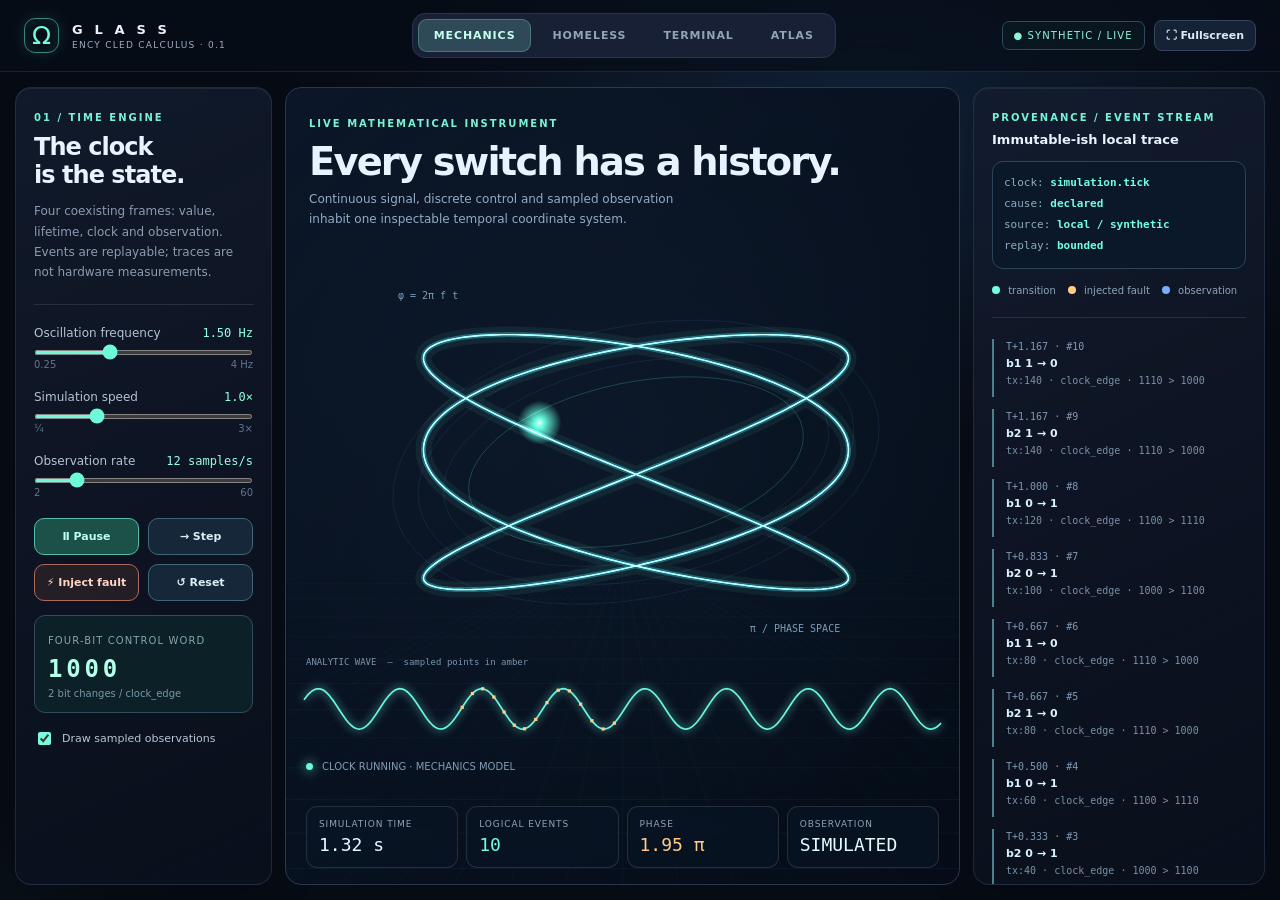
==== apps/clockworld/index.html @ e1a38f82 "experience: publish immersive full-screen Clockworld instrument" ====
<!doctype html>
<html lang="en">
<head>
<meta charset="utf-8"><meta name="viewport" content="width=device-width,initial-scale=1,viewport-fit=cover">
<meta name="theme-color" content="#090f1c"><title>GLASS Ω — Clockworld</title>
<style>
:root{color-scheme:dark;--bg:#070b14;--panel:#0d1423;--line:#27354b;--text:#e8f3ff;--muted:#8c9bb0;--teal:#71ffe2;--blue:#79adff;--amber:#ffcb87;--pink:#ffa6cc}*{box-sizing:border-box}body{margin:0;background:var(--bg);color:var(--text);font-family:Inter,ui-sans-serif,system-ui,-apple-system,Segoe UI,sans-serif}button,input,textarea{font:inherit}button{cursor:pointer}button:focus-visible,input:focus-visible,textarea:focus-visible{outline:2px solid var(--teal);outline-offset:3px}#app{height:100dvh;min-height:690px;display:flex;flex-direction:column;overflow:hidden;background:radial-gradient(ellipse 65% 55% at 68% 15%,#17305099,transparent 65%),radial-gradient(ellipse 50% 55% at -10% 120%,#10392e55,transparent 62%),#070b14}.top{height:72px;flex-shrink:0;display:flex;justify-content:space-between;align-items:center;border-bottom:1px solid #ffffff17;padding:0 24px;gap:12px;background:#070d17b3;backdrop-filter:blur(14px)}.brand{display:flex;align-items:center;gap:13px;min-width:222px}.emblem{width:35px;height:35px;border:1px solid #71ffe27f;border-radius:11px;display:grid;place-items:center;color:var(--teal);font-size:25px;box-shadow:inset 0 0 16px #71ffe21b,0 0 15px #71ffe221}.brand strong{display:block;font-size:13px;letter-spacing:.28em;font-weight:700}.brand small{display:block;font-size:9px;letter-spacing:.14em;color:#9eaec0;margin-top:3px}.tabs{display:flex;align-items:center;gap:5px;padding:5px;background:#172035;border:1px solid #26364e;border-radius:13px}.tab{border:0;background:none;color:#93a3b7;padding:10px 16px;border-radius:9px;font-size:11px;letter-spacing:.08em;font-weight:700}.tab.active{color:#c7ffef;background:#304958;box-shadow:inset 0 0 0 1px #88ffdb45}.actions{display:flex;align-items:center;gap:9px}.chip{padding:8px 11px;border-radius:7px;border:1px solid #2b4960;color:#8ff5d9;font-size:10px;letter-spacing:.11em;background:#183b352b;white-space:nowrap}.tinybtn{border:1px solid #35455e;background:#152236;color:#dde9f8;padding:8px 11px;border-radius:8px;font-size:11px;font-weight:650}.tinybtn:hover{background:#263951}.main{display:grid;grid-template-columns:257px minmax(0,1fr) 292px;gap:13px;padding:15px;min-height:0;flex:1}.panel{border:1px solid #34455b7a;border-radius:16px;background:linear-gradient(155deg,#131c2ee0,#0a101dcb);box-shadow:inset 0 1px 0 #ffffff10,0 10px 44px #0003;min-height:0}.left,.right{overflow:auto;padding:18px;scrollbar-width:thin;scrollbar-color:#3a5363 transparent}.eyebrow{font-size:10px;font-weight:700;color:#77f3d5;letter-spacing:.2em;text-transform:uppercase}.title{font-size:24px;font-weight:650;letter-spacing:-.04em;line-height:1.17;margin:8px 0}.desc{font-size:12px;color:var(--muted);line-height:1.7}.divider{height:1px;background:#ffffff1a;margin:21px 0}.control{margin:20px 0}.controlhead{display:flex;align-items:baseline;justify-content:space-between;gap:6px}.controlhead label{color:#b4c2d5;font-size:12px}.controlhead strong{font:12px ui-monospace,SFMono-Regular,Consolas,monospace;color:#95ffe2}input[type=range]{width:100%;margin:10px 0 0;accent-color:#6ef9da;height:5px}.rangefoot{display:flex;justify-content:space-between;color:#61768e;font-size:10px}.buttons{display:grid;grid-template-columns:1fr 1fr;gap:9px}.action{background:#152738;border:1px solid #426679;color:#d7eff7;border-radius:10px;padding:11px 8px;font-weight:650;font-size:11px}.action.primary{background:#1c5149;border-color:#55bda8;color:#bffff0}.action.warn{border-color:#ae695d;color:#ffd4c5;background:#56382f50}.action:hover{filter:brightness(1.2)}.readout{border:1px solid #314c5a;border-radius:11px;padding:13px;background:#0b2027;margin-top:14px}.readout small{color:#84a6b1;font-size:10px;letter-spacing:.11em}.readout strong{display:block;font-size:24px;font-family:ui-monospace,monospace;letter-spacing:.16em;color:#b3ffe9;margin-top:7px}.readout span{display:block;color:#7998a6;font-size:10px;margin-top:5px}.canvasbox{position:relative;min-width:0;overflow:hidden;background:radial-gradient(circle at 48% 44%,#14263a55,transparent 75%),linear-gradient(135deg,#0b1628,#050c17);border:1px solid #27384f;border-radius:16px;min-height:0}.canvasbox canvas{position:absolute;inset:0;display:block;width:100%;height:100%}.stagehead{position:absolute;left:23px;top:24px;right:23px;pointer-events:none}.stagehead h1{font-weight:550;letter-spacing:-.047em;font-size:clamp(25px,3vw,42px);margin:8px 0 2px}.stagehead p{font-size:12px;color:#94abc5;line-height:1.65;max-width:490px;margin:6px 0}.metrics{position:absolute;display:flex;gap:8px;left:20px;right:20px;bottom:16px;flex-wrap:wrap;pointer-events:none}.metric{flex:1;min-width:95px;border:1px solid #ffffff1e;border-radius:11px;padding:12px;background:#091526ac;backdrop-filter:blur(9px)}.metric small{display:block;color:#91a4b6;font-size:9px;letter-spacing:.1em}.metric b{display:block;font:500 18px ui-monospace,monospace;color:#e4fbff;margin-top:5px}.metric:nth-child(2) b{color:var(--teal)}.metric:nth-child(3) b{color:var(--amber)}.footerrow{position:absolute;left:20px;bottom:112px;display:flex;gap:9px;align-items:center;color:#7f9cb5;font-size:10px}.dot{width:7px;height:7px;border-radius:50%;background:#6afad7;box-shadow:0 0 12px #6afad7}.right h3{font-size:13px;font-weight:650;margin:7px 0 14px}.event{border-left:2px solid #4a8090;padding:2px 0 11px 12px;margin:12px 0;min-width:0}.event.fault{border-left-color:var(--amber)}.event .time{font:10px ui-monospace,monospace;color:#7f99b4}.event strong{display:block;font-size:11px;margin:5px 0;color:#d9f2ff}.event p{margin:4px 0 0;color:#7890a6;font:10px ui-monospace,monospace;word-break:break-word}.schemaplate{border:1px solid #2c445a;border-radius:11px;background:#0a1829;padding:11px;margin-bottom:16px;color:#90abc1;font:11px ui-monospace,monospace;line-height:1.9}.schemaplate strong{color:var(--teal)}.legend{display:flex;gap:12px;font-size:10px;color:#8ca5ba;flex-wrap:wrap;margin-top:10px}.legend i{display:inline-block;width:8px;height:8px;border-radius:50%;background:var(--teal);margin-right:5px}.legend i.w{background:var(--amber)}.legend i.b{background:var(--blue)}.only{display:none}.only.active{display:block}.subheader{font-size:14px;font-weight:650;margin:0 0 11px}.populationgrid{display:grid;grid-template-columns:repeat(2,minmax(0,1fr));gap:9px;margin:19px 0}.popstat{padding:11px;border:1px solid #30465c;background:#101f30;border-radius:11px}.popstat b{font:700 23px ui-monospace,monospace;color:#e4f5ff;display:block}.popstat small{color:#93aabe;font-size:10px}.notes{color:#8fa6b8;font-size:11px;line-height:1.8}.radio{display:block;margin:12px 0;padding:12px;border:1px solid #395069;border-radius:10px;color:#a9c3d5;font-size:11px;cursor:pointer}.radio:has(input:checked){border-color:#72f2cf;background:#16362d87;color:#d8fff1}.radio input{accent-color:var(--teal);margin-right:7px}.mono{font-family:ui-monospace,SFMono-Regular,Consolas,monospace}.terminal{position:absolute;top:150px;left:22px;right:22px;bottom:112px;display:flex;flex-direction:column;border:1px solid #396070;border-radius:12px;background:#070f1ac9;backdrop-filter:blur(10px);padding:15px;min-height:140px}.terminal pre{white-space:pre-wrap;overflow:auto;min-height:0;flex:1;color:#9fd4e1;font:11px/1.8 ui-monospace,monospace;margin:0}.terminalbar{display:flex;gap:8px;border-top:1px solid #2c4558;padding-top:9px}.terminalbar input{flex:1;min-width:0;background:#07111e;border:1px solid #304f5f;border-radius:7px;padding:10px;color:#dcffee;font:11px ui-monospace,monospace}.terminalbar button{background:#24574f;border:1px solid #54a996;color:#bbfff0;border-radius:7px;padding:0 12px;font-size:11px}.equation{font:15px ui-monospace,monospace;color:#d2eafa;background:#0b1929;border:1px solid #2c455e;border-radius:10px;padding:15px;margin:15px 0;overflow:auto;white-space:pre}.notice{margin-top:16px;border:1px solid #79624466;padding:12px;border-radius:10px;color:#cdb88d;font-size:11px;line-height:1.7;background:#4b301022}.screen{display:none;position:absolute;inset:0}.screen.active{display:block}.switchrow{display:flex;align-items:center;gap:8px;margin-top:16px;font-size:11px;color:#b5c6d5}.switchrow input{accent-color:#7bfbdc}.screen .atlasarea{position:absolute;top:160px;left:24px;right:24px;bottom:110px;overflow-y:auto}.tilegrid{display:grid;grid-template-columns:repeat(2,minmax(0,1fr));gap:11px}.tile{background:#0e2033c9;border:1px solid #30546a;border-radius:13px;padding:16px}.tile h3{font-size:13px;margin:0 0 8px;color:#a9ffec}.tile p{font-size:11px;color:#a9bed0;line-height:1.7;margin:0}.tile code{font-size:12px;color:#ffd49c}.mininote{color:#7d92a7;font-size:10px;margin-top:6px}.mobile-label{display:none}@media(max-width:1120px){.main{grid-template-columns:215px minmax(0,1fr) 230px;padding:10px;gap:9px}.left,.right{padding:14px}.tab{padding:10px}.brand{min-width:auto}}@media(max-width:820px){#app{min-height:0}.top{height:63px;padding:0 12px;gap:6px;flex-wrap:wrap}.brand strong{font-size:11px}.brand small{font-size:8px}.brand{gap:6px}.emblem{width:31px;height:31px}.tabs{order:3;width:100%;justify-content:space-between;padding:3px;border-radius:8px}.tab{flex:1;padding:8px 2px;font-size:9px}.top{height:105px}.actions .chip{display:none}.main{grid-template-columns:1fr;grid-template-rows:minmax(300px,1fr) auto;gap:8px;padding:8px;overflow:auto}.canvasbox{min-height:430px;grid-row:1}.left{grid-row:2;max-height:300px;overflow:auto}.right{display:none}.stagehead{top:18px;left:17px}.stagehead h1{font-size:25px}.stagehead p{font-size:10px;max-width:350px}.metrics{left:12px;right:12px;bottom:11px;gap:5px}.metric{padding:8px;min-width:65px}.metric b{font-size:13px}.metric small{font-size:8px}.footerrow{bottom:84px;left:15px}.terminal{left:12px;right:12px;top:133px;bottom:80px;padding:10px}.terminal pre{font-size:10px}.screen .atlasarea{top:135px;bottom:84px;left:12px;right:12px}.tilegrid{grid-template-columns:1fr}.tinybtn{padding:7px 9px;font-size:10px}.left .divider{margin:13px 0}.left .control{margin:12px 0}}
</style></head>
<body><div id="app">
<header class="top"><div class="brand"><div class="emblem">Ω</div><div><strong>G L A S S</strong><small>ENCY CLED CALCULUS · 0.1</small></div></div>
<nav class="tabs" aria-label="Views"><button class="tab active" data-tab="mechanics">MECHANICS</button><button class="tab" data-tab="world">HOMELESS</button><button class="tab" data-tab="terminal">TERMINAL</button><button class="tab" data-tab="atlas">ATLAS</button></nav>
<div class="actions"><span class="chip">● SYNTHETIC / LIVE</span><button class="tinybtn" id="full">⛶ Fullscreen</button></div></header>
<div class="main"><aside class="panel left">
<div class="only active" data-left="mechanics"><span class="eyebrow">01 / TIME ENGINE</span><h2 class="title">The clock<br>is the state.</h2><p class="desc">Four coexisting frames: value, lifetime, clock and observation. Events are replayable; traces are not hardware measurements.</p><div class="divider"></div>
<div class="control"><div class="controlhead"><label for="freq">Oscillation frequency</label><strong id="freqVal">1.50 Hz</strong></div><input id="freq" type="range" min="0.25" max="4" step="0.25" value="1.5"><div class="rangefoot"><span>0.25</span><span>4 Hz</span></div></div>
<div class="control"><div class="controlhead"><label for="speed">Simulation speed</label><strong id="speedVal">1.0×</strong></div><input id="speed" type="range" min="0.25" max="3" step="0.25" value="1"><div class="rangefoot"><span>¼</span><span>3×</span></div></div>
<div class="control"><div class="controlhead"><label for="sample">Observation rate</label><strong id="sampleVal">12 samples/s</strong></div><input id="sample" type="range" min="2" max="60" step="2" value="12"><div class="rangefoot"><span>2</span><span>60</span></div></div>
<div class="buttons"><button class="action primary" id="pause">Ⅱ Pause</button><button class="action" id="step">→ Step</button><button class="action warn" id="fault">⚡ Inject fault</button><button class="action" id="reset">↺ Reset</button></div>
<div class="readout"><small>FOUR-BIT CONTROL WORD</small><strong id="bits">0000</strong><span id="bitcaption">awaiting first clock edge</span></div><label class="switchrow"><input id="overlay" type="checkbox" checked> Draw sampled observations</label>
</div>
<div class="only" data-left="world"><span class="eyebrow">02 / GAME-THEORETIC WORLD</span><h2 class="title">HOMELESS<br>state lens.</h2><p class="desc">Synthetic people grouped into households. Housing and safety are multi-state transitions, not character attributes.</p>
<div class="populationgrid"><div class="popstat"><b id="popN">—</b><small>synthetic residents</small></div><div class="popstat"><b id="popH">—</b><small>stable housing</small></div><div class="popstat"><b id="popS">—</b><small>temporary shelter</small></div><div class="popstat"><b id="popU">—</b><small>unsheltered</small></div></div><div class="divider"></div>
<p class="subheader">One-turn policy</p><label class="radio"><input type="radio" name="policy" value="housing" checked> Add stable housing capacity</label><label class="radio"><input type="radio" name="policy" value="shelter"> Add temporary shelter</label><label class="radio"><input type="radio" name="policy" value="hold"> Maintain current resources</label>
<div class="buttons"><button class="action primary" id="worldStep">Advance 1 day</button><button class="action" id="worldReset">Reset cohort</button></div><div class="readout"><small>OPPORTUNITY COST / SYNTHETIC UTILITY</small><strong id="opp">0.0</strong><span>Best available score − chosen score</span></div><div class="notice">Fictional population and illustrative utilities. No live city, hospital, homelessness census, or identifiable-person data.</div></div>
<div class="only" data-left="terminal"><span class="eyebrow">03 / LOCAL COMMAND PLANE</span><h2 class="title">Commission<br>without prompts.</h2><p class="desc">A finite automaton parses and admits typed commands. An LLM can propose a command, but cannot bypass the guard.</p><div class="divider"></div><div class="schemaplate">DRAFT → PARSE → TYPECHECK<br>→ ADMIT → EXECUTE<br>→ CHECKPOINT</div><p class="subheader">Try these commands</p><p class="notes mono">PROPOSE FLIP 3<br>ADMIT<br>FREQ 2<br>STEP 4<br>WORLD HOUSING<br>WORLD SHELTER<br>TRACE<br>RESET<br>HELP</p><div class="notice">No external model or remote shell is connected. This console executes only its documented local instruction grammar.</div></div>
<div class="only" data-left="atlas"><span class="eyebrow">04 / MATHEMATICAL ATLAS</span><h2 class="title">Four-Tilde<br>Mechanics.</h2><p class="desc">A new GLASS representation, assembled from event-sourced computation, hybrid systems, discrete calculus and causal clocks.</p><div class="divider"></div><div class="schemaplate"><strong>M̃⁴ = (V, L, K, O)</strong><br>V: Boolean/value state<br>L: lifetime intervals<br>K: clocks and phase<br>O: observations and origin</div><p class="notes">A bit changes because a declared event is applied. Sampling can miss transitions. Continuous waveforms are signals of a model, not the physical trajectory inside a CPU transistor.</p></div>
</aside>
<main class="canvasbox" id="stage" aria-label="Interactive simulated clock field">
<canvas id="canvas" aria-label="Simulated oscillator, register traces, and synthetic city"></canvas>
<div class="screen active" data-screen="mechanics"><div class="stagehead"><span class="eyebrow">LIVE MATHEMATICAL INSTRUMENT</span><h1>Every switch has a history.</h1><p>Continuous signal, discrete control and sampled observation<br>inhabit one inspectable temporal coordinate system.</p></div></div>
<div class="screen" data-screen="world"><div class="stagehead"><span class="eyebrow">SYNTHETIC WORLD · HOUSEHOLDS</span><h1>Housing is a transition.</h1><p>Observe household trajectories, capacity choices and the opportunity cost of the action not taken.</p></div></div>
<div class="screen" data-screen="terminal"><div class="stagehead"><span class="eyebrow">DETERMINISTIC COMMISSION AUTOMATON</span><h1>Code the next transition.</h1><p>A command is a proposal until its syntax, authority and resource bounds are admitted.</p></div><div class="terminal"><pre id="termOut" aria-live="polite">GLASS Ω  /  CLOCKWORLD 0.1
Local finite command plane initialized.
Type HELP for grammar. No LLM or shell attached.

[READY] deterministic worker · simulation-only</pre><form class="terminalbar" id="termForm"><input id="termInput" autocomplete="off" spellcheck="false" placeholder="FLIP 3" aria-label="Finite command input"><button type="submit">Run ↵</button></form></div></div>
<div class="screen" data-screen="atlas"><div class="stagehead"><span class="eyebrow">RESEARCH FRAMEWORK / PROPOSED NOTATION</span><h1>Encycled Calculus.</h1><p>Exact event jumps, continuous phase paths, bounded observers, lifetime intervals.</p></div><div class="atlasarea"><div class="tilegrid"><section class="tile"><h3>01 · Event derivative</h3><p>For a bit step-function, the derivative is a distribution of jumps, not a smooth slope.</p><code>Db = Σ Δbᵢ δ(t − tᵢ)</code></section><section class="tile"><h3>02 · Cycle operator</h3><p>Compare the state after one proposed period. Zero residual means periodic under the declared observable.</p><code>Δ◯x(t) = x(t + T) − x(t)</code></section><section class="tile"><h3>03 · Lifetime integral</h3><p>Charge simulated resource use over the object's alive interval, including sleep and pause policy.</p><code>C = ∫ alive(t) · rate(t) dt</code></section><section class="tile"><h3>04 · Sampling loss</h3><p>Two transitions can occur between observations and become invisible. The event journal preserves them.</p><code>Oₕ(b) = { b(nh) }</code></section><section class="tile"><h3>05 · Multi-clock order</h3><p>Simulation tick, monotonic time and hardware clock domain are distinct; causal order needs a happens-before relation.</p><code>eᵢ ≺ eⱼ  ≠  same timestamp</code></section><section class="tile"><h3>06 · Housing payoff</h3><p>Among feasible policies, quantify the best foregone modeled utility while preserving each household's continuity.</p><code>OC(a) = max U(a′) − U(a)</code></section></div><p class="mininote">Author-defined formal research profiles; mathematical observations do not establish original historical discovery.</p></div></div>
<div class="footerrow"><span class="dot"></span><span id="stageStatus">CLOCK RUNNING · DETERMINISTIC MODEL</span></div>
<div class="metrics"><div class="metric"><small>SIMULATION TIME</small><b id="metricTime">0.00 s</b></div><div class="metric"><small>LOGICAL EVENTS</small><b id="metricEvents">0</b></div><div class="metric"><small>PHASE</small><b id="metricPhase">0.00 π</b></div><div class="metric"><small>OBSERVATION</small><b id="metricObs">SIMULATED</b></div></div></main>
<aside class="panel right"><span class="eyebrow">PROVENANCE / EVENT STREAM</span><h3>Immutable-ish local trace</h3><div class="schemaplate">clock: <strong>simulation.tick</strong><br>cause: <strong>declared</strong><br>source: <strong>local / synthetic</strong><br>replay: <strong>bounded</strong></div><div class="legend"><span><i></i> transition</span><span><i class="w"></i> injected fault</span><span><i class="b"></i> observation</span></div><div class="divider"></div><div id="events"></div></aside>
</div></div>
<script>
(()=>{'use strict';
const $=s=>document.querySelector(s), $$=s=>[...document.querySelectorAll(s)];
const canvas=$('#canvas'),ctx=canvas.getContext('2d');
const model={proposal:null,tab:'mechanics',run:true,freq:1.5,speed:1,sample:12,t:0,last:0,acc:0,word:0,phaseIndex:0,nextEdge:1/6,events:[],samples:[],ticks:0,overlay:true,seq:0,worldDay:0,world:[],opp:0,seed:24681357};
let width=0,height=0,dpr=1,now=0;
const clamp=(v,a,b)=>Math.max(a,Math.min(b,v));
function log(kind,title,detail){model.events.unshift({kind,title,detail,t:model.t,seq:++model.seq});if(model.events.length>400)model.events.pop();if(model.events.length<=15||model.seq%5===0)renderLog()}
function renderLog(){const elem=$('#events');elem.replaceChildren(...model.events.slice(0,19).map(e=>{const d=document.createElement('div');d.className='event'+(e.kind==='fault'?' fault':'');const a=document.createElement('div');a.className='time';a.textContent='T+'+e.t.toFixed(3)+' · #'+e.seq;const b=document.createElement('strong');b.textContent=e.title;const c=document.createElement('p');c.textContent=e.detail;d.append(a,b,c);return d}))}
function binary(v){return (v>>>0).toString(2).padStart(4,'0')}
function setWord(next,cause){next&=15;const prior=model.word;if(prior===next)return;model.word=next;const diff=prior^next,changed=[3,2,1,0].filter(i=>(diff&(1<<i))!==0);for(const bit of changed)log(cause==='injected_fault'?'fault':'transition',`b${bit} ${((prior>>bit)&1)} → ${((next>>bit)&1)}`,`tx:${model.ticks} · ${cause} · ${binary(prior)} > ${binary(next)}`);$('#bits').textContent=binary(next);$('#bitcaption').textContent=`${changed.length} bit change${changed.length!==1?'s':''} / ${cause}`}
function resetMath(){model.t=0;model.acc=0;model.word=0;model.phaseIndex=0;model.nextEdge=1/(model.freq*4);model.events=[];model.samples=[];model.ticks=0;model.seq=0;$('#bits').textContent='0000';$('#bitcaption').textContent='awaiting first clock edge';log('system','Epoch initialized','object:clockworld · lifetime open')}
const words=[0,8,12,14,8];function microstep(dt){model.t+=dt;model.ticks++;let guards=0;while(model.t+1e-10>=model.nextEdge&&guards++<64){model.phaseIndex=model.phaseIndex<4?model.phaseIndex+1:2;setWord(words[model.phaseIndex],'clock_edge');model.nextEdge+=1/(model.freq*4)}if(model.samples.length===0||model.t-model.samples.at(-1).t>=1/model.sample){model.samples.push({t:model.t,y:Math.sin(Math.PI*2*model.freq*model.t)});if(model.samples.length>1000)model.samples.shift()}if(model.t>99999){model.run=false;log('system','Resource limit','Pause: logical time cap reached')}}
function eventStep(){microstep(1/30);updateHUD()}
function updateHUD(){const pi=((model.t*model.freq*2)%2);$('#metricTime').textContent=model.t.toFixed(2)+' s';$('#metricEvents').textContent=String(model.seq);$('#metricPhase').textContent=pi.toFixed(2)+' π';$('#metricObs').textContent=model.tab==='world'?'SYNTHETIC':'SIMULATED';$('#stageStatus').textContent=(model.run?'CLOCK RUNNING':'CLOCK PAUSED')+' · '+model.tab.toUpperCase()+' MODEL'}
function rng(){model.seed=(Math.imul(model.seed,1664525)+1013904223)>>>0;return model.seed/4294967296}
function spawnWorld(){model.seed=24681357;model.world=[];model.worldDay=0;model.opp=0;let id=0;for(let hh=0;hh<68;hh++){const size=1+Math.floor(rng()*4),home=rng()<.69?'housed':rng()<.65?'sheltered':'unsheltered',adultAge=20+Math.floor(rng()*50);for(let j=0;j<size;j++){const age=j===0?adultAge:(rng()<.54?4+Math.floor(rng()*14):19+Math.floor(rng()*45));model.world.push({id:++id,hh,age,state:home,x:rng(),y:rng()})}}worldHUD()}
function worldHUD(){const d={housed:0,sheltered:0,unsheltered:0};for(const p of model.world)d[p.state]++;$('#popN').textContent=model.world.length;$('#popH').textContent=d.housed;$('#popS').textContent=d.sheltered;$('#popU').textContent=d.unsheltered;$('#opp').textContent=model.opp.toFixed(1)}
function worldStep(policy){model.worldDay++;const hhmap=new Map();for(const p of model.world){let a=hhmap.get(p.hh);if(!a){a=[];hhmap.set(p.hh,a)}a.push(p)}const before={housing:0,shelter:0,hold:0};for(const group of hhmap.values()){if(group[0].state==='unsheltered'){before.housing+=group.length*1.8;before.shelter+=group.length*.9}else if(group[0].state==='sheltered'){before.housing+=group.length*1.1} }const chosenScore=policy==='housing'?before.housing:policy==='shelter'?before.shelter:0;model.opp=Math.max(0,Math.max(...Object.values(before))-chosenScore);let moved=0;for(const group of hhmap.values()){const from=group[0].state;let to=from;if(policy==='housing'&&(from==='unsheltered'||from==='sheltered')&&rng()<.23)to='housed';else if(policy==='shelter'&&from==='unsheltered'&&rng()<.45)to='sheltered';if(to!==from){for(const a of group)a.state=to;moved+=group.length}}worldHUD();log('world',`DAY ${model.worldDay} / ${policy.toUpperCase()}`,`${moved} people transitioned with households; opportunity cost ${model.opp.toFixed(1)}`);updateHUD()}
function pickPolicy(){return $('input[name=policy]:checked').value}
function setTab(tab){model.tab=tab;$$('.tab').forEach(x=>x.classList.toggle('active',x.dataset.tab===tab));$$('.only').forEach(x=>x.classList.toggle('active',x.dataset.left===tab));$$('.screen').forEach(x=>x.classList.toggle('active',x.dataset.screen===tab));updateHUD()}
$$('.tab').forEach(x=>x.addEventListener('click',()=>setTab(x.dataset.tab)));
for(const key of ['freq','speed','sample']){$('#'+key).addEventListener('input',e=>{model[key]=Number(e.target.value);const txt=key==='freq'?model[key].toFixed(2)+' Hz':key==='speed'?model[key].toFixed(2)+'×':model[key]+' samples/s';$('#'+key+'Val').textContent=txt;if(key==='freq')model.nextEdge=model.t+1/(model.freq*4)})}
$('#overlay').addEventListener('change',e=>model.overlay=e.target.checked);$('#pause').onclick=()=>{model.run=!model.run;$('#pause').textContent=model.run?'Ⅱ Pause':'▶ Play';log('system',model.run?'Resumed':'Paused','manual clock control')};$('#step').onclick=()=>{eventStep()};$('#reset').onclick=()=>{resetMath();updateHUD()};$('#fault').onclick=()=>{setWord(model.word^1,'injected_fault');log('fault','Synthetic fault event','explicitly injected; not a measured hardware upset')};$('#worldStep').onclick=()=>worldStep(pickPolicy());$('#worldReset').onclick=()=>{spawnWorld();log('world','Synthetic world reset','68 deterministic households initialized')};$('#full').onclick=()=>{const a=$('#app');if(!document.fullscreenElement&&a.requestFullscreen){a.requestFullscreen().catch(()=>{})}else if(document.exitFullscreen)document.exitFullscreen()};
function respond(line){const upper=line.trim().toUpperCase();const tokens=upper.split(/\s+/);const cmd=tokens[0],arg=tokens[1];if(cmd==='PROPOSE'){const candidate=upper.slice(8).trim();if(!candidate || candidate.startsWith('PROPOSE') || candidate==='ADMIT')throw Error('proposal must contain a finite worker command');const sub=candidate.split(/\s+/);if(!['FLIP','FREQ','STEP','WORLD','TRACE','RESET','PAUSE','PLAY'].includes(sub[0]) || sub.length>2)throw Error('unsupported proposed grammar');model.proposal=candidate;return 'proposal recorded; no effect executed. Next command ADMIT';}if(cmd==='ADMIT'){if(tokens.length!==1)throw Error('ADMIT takes no arguments');if(!model.proposal)throw Error('no pending proposal');const pending=model.proposal;model.proposal=null;return 'admitted proposal '+pending+' → '+respond(pending);}if(!['HELP','TRACE','FLIP','FREQ','STEP','WORLD','RESET','PAUSE','PLAY'].includes(cmd))throw Error('not admitted: unknown command');const count=tokens.length;const noarg=['HELP','TRACE','RESET','PAUSE','PLAY'];if(noarg.includes(cmd)&&count!==1)throw Error('arity mismatch');if(!noarg.includes(cmd)&&count!==2)throw Error('arity mismatch');if(cmd==='HELP')return 'Commands: PROPOSE <finite command>, ADMIT, FLIP [0..3], FREQ [0.25..4], STEP [1..64], WORLD HOUSING|SHELTER|HOLD, TRACE, RESET, PAUSE, PLAY';if(cmd==='FLIP'){if(!/^[0-3]$/.test(arg))throw Error('bit index must be 0..3');setWord(model.word^(1<<Number(arg)),'software_write');return 'bit flip committed with source=software_write'}if(cmd==='FREQ'){const n=Number(arg);if(!Number.isFinite(n)||n<.25||n>4)throw Error('frequency bounds 0.25..4');model.freq=n;$('#freq').value=n;$('#freqVal').textContent=n.toFixed(2)+' Hz';model.nextEdge=model.t+1/(n*4);return 'frequency updated under bounded clock contract'}if(cmd==='STEP'){if(!/^(?:[1-9]|[1-5][0-9]|6[0-4])$/.test(arg))throw Error('step budget 1..64');for(let k=0;k<Number(arg);k++)microstep(1/30);updateHUD();return `${arg} logical steps executed`}if(cmd==='WORLD'){if(!['HOUSING','SHELTER','HOLD'].includes(arg))throw Error('allowed policies HOUSING/SHELTER/HOLD');worldStep(arg.toLowerCase());return 'one synthetic population day simulated'}if(cmd==='TRACE')return JSON.stringify(model.events.slice(0,5).map(e=>({seq:e.seq,t:e.t,kind:e.kind,title:e.title})));if(cmd==='RESET'){resetMath();return 'clockworld epoch reset'}if(cmd==='PAUSE'){model.run=false;$('#pause').textContent='▶ Play';return 'simulation paused'}if(cmd==='PLAY'){model.run=true;$('#pause').textContent='Ⅱ Pause';return 'simulation resumed'}}
const terminal=$('#termOut');function println(s){terminal.textContent+='\n'+s;terminal.scrollTop=terminal.scrollHeight;if(terminal.textContent.length>24000)terminal.textContent=terminal.textContent.slice(-20000)}$('#termForm').addEventListener('submit',e=>{e.preventDefault();const input=$('#termInput');const line=input.value.trim();input.value='';if(!line)return;println('> '+line);println('DRAFT → PARSE → TYPECHECK');try{const result=respond(line);println('ADMIT → EXECUTE → CHECKPOINT\n[OK] '+result)}catch(err){println('[REFUSED] '+err.message)}});
function roundedBox(c,x,y,w,h,r){c.beginPath();c.roundRect(x,y,w,h,r);c.closePath()}
function resize(){const box=canvas.getBoundingClientRect();dpr=Math.min(devicePixelRatio||1,2);width=box.width;height=box.height;canvas.width=Math.floor(width*dpr);canvas.height=Math.floor(height*dpr);ctx.setTransform(dpr,0,0,dpr,0,0)}
function grid(t){ctx.save();ctx.strokeStyle='#285375';ctx.lineWidth=.75;let hy=height*.58;for(let i=0;i<18;i++){const yy=hy+Math.pow(i/17,1.7)*(height-hy+60);ctx.globalAlpha=.07+.19*i/17;ctx.beginPath();ctx.moveTo(0,yy);ctx.lineTo(width,yy);ctx.stroke()}for(let i=-14;i<=14;i++){const x=width/2+i*width/24;ctx.globalAlpha=.13;ctx.beginPath();ctx.moveTo(width/2,hy);ctx.lineTo(x*2-width/2,height);ctx.stroke()}ctx.restore()}
function plot(){const cx=width*.52,cy=height*.47,r=Math.min(width*.28,height*.25,170),phase=model.t*model.freq*Math.PI*2;grid(model.t);ctx.save();for(let i=0;i<4;i++){ctx.beginPath();ctx.ellipse(cx,cy,r*(1+i*.15),r*(.47+i*.11),-.2,0,Math.PI*2);ctx.strokeStyle=i===0?'#5af7da36':'#72a7fe1c';ctx.lineWidth=1;ctx.stroke()}const plotx=(x)=>cx+x*r*1.25,ploty=(y)=>cy+y*r*.75;ctx.save();ctx.globalCompositeOperation='lighter';for(let pass=0;pass<3;pass++){ctx.beginPath();for(let i=0;i<520;i++){const u=i/519*Math.PI*2;const x=plotx(Math.sin(u*3+phase*.08)),y=ploty(Math.sin(u*2+phase*.13));if(i===0)ctx.moveTo(x,y);else ctx.lineTo(x,y)}ctx.strokeStyle=['#64ffda12','#4ad8f755','#a9fff8'][pass];ctx.lineWidth=[16,5,1.4][pass];ctx.stroke()}const px=plotx(Math.sin(phase*3)),py=ploty(Math.sin(phase*2));const glow=ctx.createRadialGradient(px,py,0,px,py,22);glow.addColorStop(0,'#dffffe');glow.addColorStop(.23,'#63f5d8');glow.addColorStop(1,'#63f5d800');ctx.fillStyle=glow;ctx.beginPath();ctx.arc(px,py,22,0,Math.PI*2);ctx.fill();ctx.restore();ctx.font='10px ui-monospace,monospace';ctx.fillStyle='#7c9bb7';ctx.fillText('φ = 2π f t',Math.max(20,cx-r*1.4),Math.max(146,cy-r*.9-10));ctx.fillText('π / PHASE SPACE',Math.min(width-135,cx+r*.67),cy+r*.92+13);
const sy=height*.78,sh=Math.min(56,height*.09),left=18,right=width-18;ctx.beginPath();for(let i=0;i<=300;i++){const t=model.t-2.6+i/300*5.2;const x=left+i/300*(right-left);const y=sy-Math.sin(2*Math.PI*model.freq*t)*sh*.36;if(i===0)ctx.moveTo(x,y);else ctx.lineTo(x,y)}ctx.strokeStyle='#68f5df';ctx.lineWidth=1.7;ctx.shadowBlur=8;ctx.shadowColor='#71ffe2';ctx.stroke();ctx.shadowBlur=0;
if(model.overlay){ctx.fillStyle='#ffce87';for(const s of model.samples){const diff=s.t-model.t;if(diff<-2.6||diff>2.6)continue;const x=left+(diff+2.6)/5.2*(right-left),y=sy-s.y*sh*.36;ctx.fillRect(x-1.6,y-1.6,3.2,3.2)}}ctx.font='9px ui-monospace,monospace';ctx.fillStyle='#7c94ac';ctx.fillText('ANALYTIC WAVE  —  sampled points in amber',20,sy-sh*.78);ctx.restore()}
function city(){grid();const left=width*.08,right=width*.92,top=height*.24,bottom=height*.79;ctx.save();const time=model.t;for(let i=0;i<13;i++){const x=left+i*(right-left)/12;ctx.beginPath();ctx.moveTo(x,top);ctx.lineTo(x,bottom);ctx.strokeStyle='#37638338';ctx.stroke()}for(let i=0;i<8;i++){const y=top+i*(bottom-top)/7;ctx.beginPath();ctx.moveTo(left,y);ctx.lineTo(right,y);ctx.strokeStyle='#37638338';ctx.stroke()}let drawn=0;for(const p of model.world){const x=left+p.x*(right-left),y=top+p.y*(bottom-top);const hue=p.state==='housed'?'#7affdc':p.state==='sheltered'?'#ffce8d':'#fa92a6';ctx.fillStyle=hue;ctx.globalAlpha=.65+.35*Math.sin(time*1.3+p.id);ctx.beginPath();ctx.arc(x,y,p.state==='unsheltered'?4:3,0,Math.PI*2);ctx.fill();if(p.state==='unsheltered'){ctx.strokeStyle='#fa92a64d';ctx.beginPath();ctx.arc(x,y,7+2*Math.sin(time+p.id),0,Math.PI*2);ctx.stroke()}drawn++}ctx.globalAlpha=1;ctx.font='10px ui-monospace,monospace';ctx.fillStyle='#a5c2d0';ctx.fillText(`COHORT ${drawn} · DAY ${model.worldDay} · deterministic household fixtures`,left,Math.max(145,top-17));ctx.restore()}
function faint(){grid();ctx.save();const cx=width/2,cy=height*.52,r=Math.min(width*.29,height*.25);for(let i=0;i<24;i++){const angle=i/24*2*Math.PI+model.t*.12,x=cx+Math.cos(angle)*r,y=cy+Math.sin(angle)*r*.5;ctx.beginPath();ctx.arc(x,y,2,0,2*Math.PI);ctx.fillStyle=i%3===0?'#79f6d8':'#5587ac';ctx.fill()}ctx.beginPath();ctx.ellipse(cx,cy,r,r*.5,0,0,2*Math.PI);ctx.strokeStyle='#65cbd461';ctx.stroke();ctx.restore()}
function frame(ts){if(!width||Math.abs(canvas.getBoundingClientRect().width-width)>.5)resize();const dt=Math.min(.08,((ts-model.last)||16)/1000);model.last=ts;now=ts;if(model.run){model.acc+=dt*model.speed;let guard=0;while(model.acc>=1/120 && guard++<40){microstep(1/120);model.acc-=1/120}}ctx.clearRect(0,0,width,height);if(model.tab==='mechanics')plot();else if(model.tab==='world')city();else faint();updateHUD();requestAnimationFrame(frame)}
spawnWorld();resetMath();resize();requestAnimationFrame(frame);window.addEventListener('resize',resize);
})();
</script></body></html>
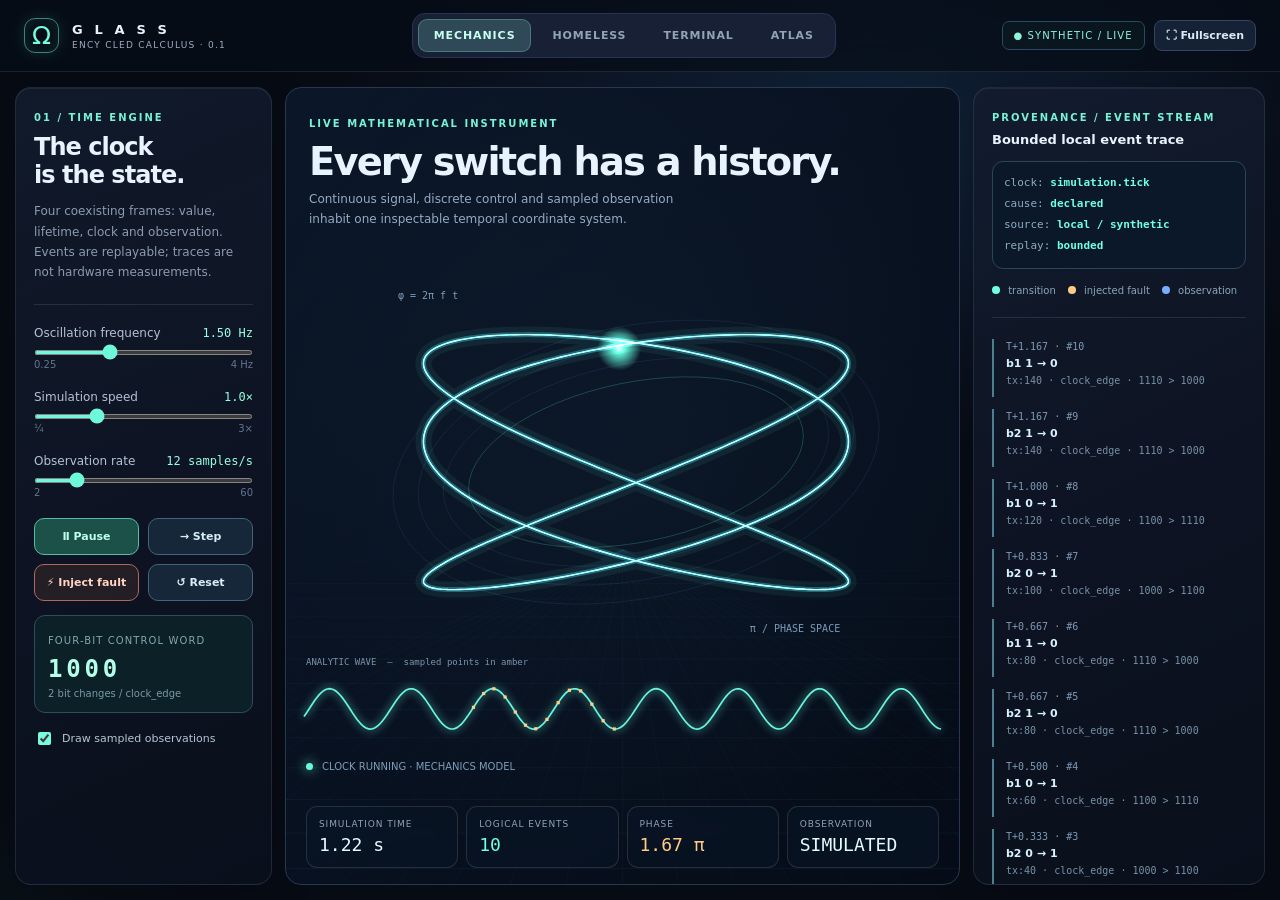
==== commit 7695b03f: "experience: clarify transient trace provenance in Clockworld UI" ====
--- a/apps/clockworld/index.html
+++ b/apps/clockworld/index.html
@@ -37,7 +37,7 @@
 <div class="screen" data-screen="atlas"><div class="stagehead"><span class="eyebrow">RESEARCH FRAMEWORK / PROPOSED NOTATION</span><h1>Encycled Calculus.</h1><p>Exact event jumps, continuous phase paths, bounded observers, lifetime intervals.</p></div><div class="atlasarea"><div class="tilegrid"><section class="tile"><h3>01 · Event derivative</h3><p>For a bit step-function, the derivative is a distribution of jumps, not a smooth slope.</p><code>Db = Σ Δbᵢ δ(t − tᵢ)</code></section><section class="tile"><h3>02 · Cycle operator</h3><p>Compare the state after one proposed period. Zero residual means periodic under the declared observable.</p><code>Δ◯x(t) = x(t + T) − x(t)</code></section><section class="tile"><h3>03 · Lifetime integral</h3><p>Charge simulated resource use over the object's alive interval, including sleep and pause policy.</p><code>C = ∫ alive(t) · rate(t) dt</code></section><section class="tile"><h3>04 · Sampling loss</h3><p>Two transitions can occur between observations and become invisible. The event journal preserves them.</p><code>Oₕ(b) = { b(nh) }</code></section><section class="tile"><h3>05 · Multi-clock order</h3><p>Simulation tick, monotonic time and hardware clock domain are distinct; causal order needs a happens-before relation.</p><code>eᵢ ≺ eⱼ  ≠  same timestamp</code></section><section class="tile"><h3>06 · Housing payoff</h3><p>Among feasible policies, quantify the best foregone modeled utility while preserving each household's continuity.</p><code>OC(a) = max U(a′) − U(a)</code></section></div><p class="mininote">Author-defined formal research profiles; mathematical observations do not establish original historical discovery.</p></div></div>
 <div class="footerrow"><span class="dot"></span><span id="stageStatus">CLOCK RUNNING · DETERMINISTIC MODEL</span></div>
 <div class="metrics"><div class="metric"><small>SIMULATION TIME</small><b id="metricTime">0.00 s</b></div><div class="metric"><small>LOGICAL EVENTS</small><b id="metricEvents">0</b></div><div class="metric"><small>PHASE</small><b id="metricPhase">0.00 π</b></div><div class="metric"><small>OBSERVATION</small><b id="metricObs">SIMULATED</b></div></div></main>
-<aside class="panel right"><span class="eyebrow">PROVENANCE / EVENT STREAM</span><h3>Immutable-ish local trace</h3><div class="schemaplate">clock: <strong>simulation.tick</strong><br>cause: <strong>declared</strong><br>source: <strong>local / synthetic</strong><br>replay: <strong>bounded</strong></div><div class="legend"><span><i></i> transition</span><span><i class="w"></i> injected fault</span><span><i class="b"></i> observation</span></div><div class="divider"></div><div id="events"></div></aside>
+<aside class="panel right"><span class="eyebrow">PROVENANCE / EVENT STREAM</span><h3>Bounded local event trace</h3><div class="schemaplate">clock: <strong>simulation.tick</strong><br>cause: <strong>declared</strong><br>source: <strong>local / synthetic</strong><br>replay: <strong>bounded</strong></div><div class="legend"><span><i></i> transition</span><span><i class="w"></i> injected fault</span><span><i class="b"></i> observation</span></div><div class="divider"></div><div id="events"></div></aside>
 </div></div>
 <script>
 (()=>{'use strict';
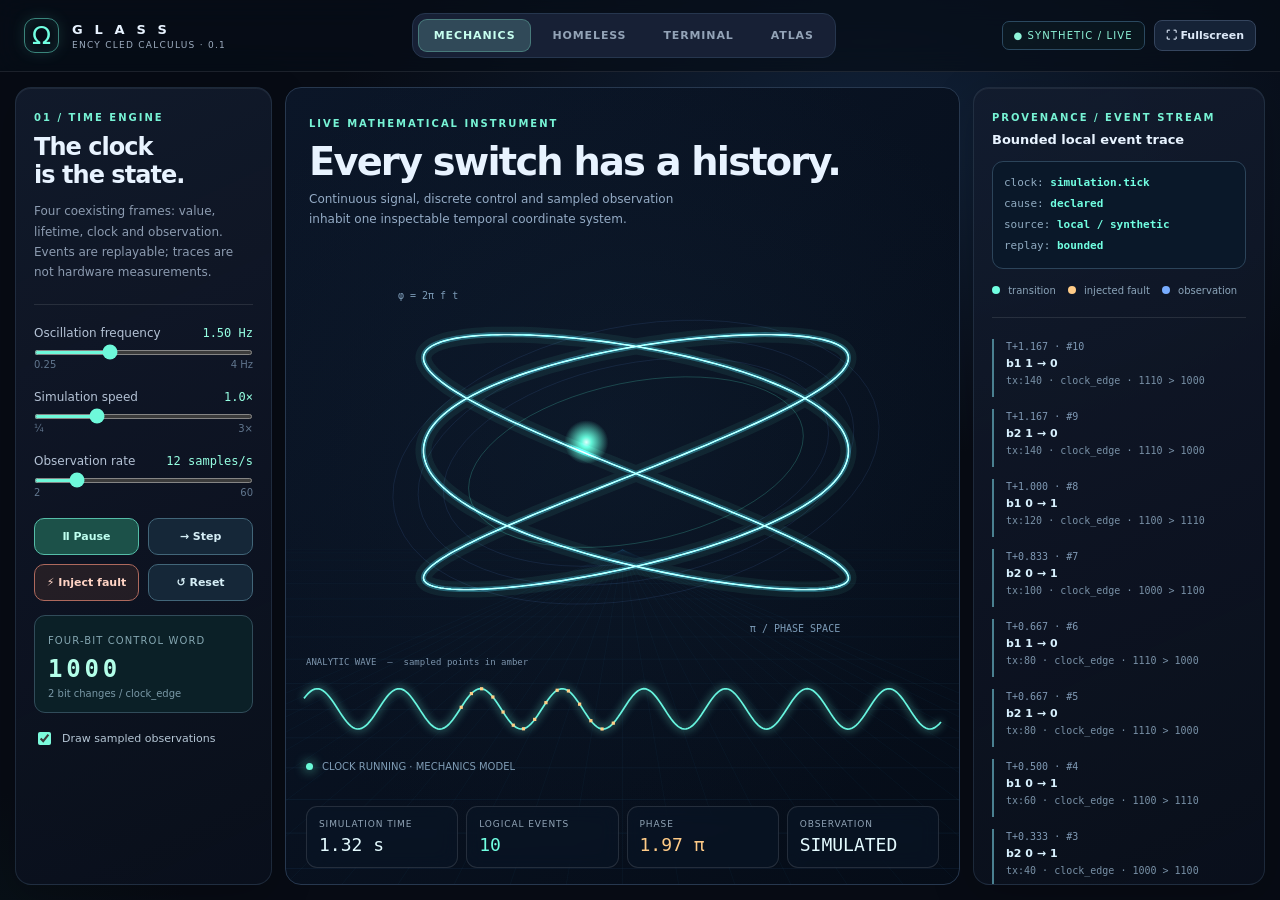
==== commit 471e04a2: "world: add provenance-bearing synthetic encounters and witnessed meeting queries" ====
--- a/apps/clockworld/index.html
+++ b/apps/clockworld/index.html
@@ -22,7 +22,7 @@
 <div class="populationgrid"><div class="popstat"><b id="popN">—</b><small>synthetic residents</small></div><div class="popstat"><b id="popH">—</b><small>stable housing</small></div><div class="popstat"><b id="popS">—</b><small>temporary shelter</small></div><div class="popstat"><b id="popU">—</b><small>unsheltered</small></div></div><div class="divider"></div>
 <p class="subheader">One-turn policy</p><label class="radio"><input type="radio" name="policy" value="housing" checked> Add stable housing capacity</label><label class="radio"><input type="radio" name="policy" value="shelter"> Add temporary shelter</label><label class="radio"><input type="radio" name="policy" value="hold"> Maintain current resources</label>
 <div class="buttons"><button class="action primary" id="worldStep">Advance 1 day</button><button class="action" id="worldReset">Reset cohort</button></div><div class="readout"><small>OPPORTUNITY COST / SYNTHETIC UTILITY</small><strong id="opp">0.0</strong><span>Best available score − chosen score</span></div><div class="notice">Fictional population and illustrative utilities. No live city, hospital, homelessness census, or identifiable-person data.</div></div>
-<div class="only" data-left="terminal"><span class="eyebrow">03 / LOCAL COMMAND PLANE</span><h2 class="title">Commission<br>without prompts.</h2><p class="desc">A finite automaton parses and admits typed commands. An LLM can propose a command, but cannot bypass the guard.</p><div class="divider"></div><div class="schemaplate">DRAFT → PARSE → TYPECHECK<br>→ ADMIT → EXECUTE<br>→ CHECKPOINT</div><p class="subheader">Try these commands</p><p class="notes mono">PROPOSE FLIP 3<br>ADMIT<br>FREQ 2<br>STEP 4<br>WORLD HOUSING<br>WORLD SHELTER<br>TRACE<br>RESET<br>HELP</p><div class="notice">No external model or remote shell is connected. This console executes only its documented local instruction grammar.</div></div>
+<div class="only" data-left="terminal"><span class="eyebrow">03 / LOCAL COMMAND PLANE</span><h2 class="title">Commission<br>without prompts.</h2><p class="desc">A finite automaton parses and admits typed commands. An LLM can propose a command, but cannot bypass the guard.</p><div class="divider"></div><div class="schemaplate">DRAFT → PARSE → TYPECHECK<br>→ ADMIT → EXECUTE<br>→ CHECKPOINT</div><p class="subheader">Try these commands</p><p class="notes mono">PROPOSE FLIP 3<br>ADMIT<br>MEET 1 2<br>MET 1 2<br>FREQ 2<br>STEP 4<br>WORLD HOUSING<br>WORLD SHELTER<br>TRACE<br>RESET<br>HELP</p><div class="notice">No external model or remote shell is connected. This console executes only its documented local instruction grammar.</div></div>
 <div class="only" data-left="atlas"><span class="eyebrow">04 / MATHEMATICAL ATLAS</span><h2 class="title">Four-Tilde<br>Mechanics.</h2><p class="desc">A new GLASS representation, assembled from event-sourced computation, hybrid systems, discrete calculus and causal clocks.</p><div class="divider"></div><div class="schemaplate"><strong>M̃⁴ = (V, L, K, O)</strong><br>V: Boolean/value state<br>L: lifetime intervals<br>K: clocks and phase<br>O: observations and origin</div><p class="notes">A bit changes because a declared event is applied. Sampling can miss transitions. Continuous waveforms are signals of a model, not the physical trajectory inside a CPU transistor.</p></div>
 </aside>
 <main class="canvasbox" id="stage" aria-label="Interactive simulated clock field">
@@ -43,7 +43,7 @@
 (()=>{'use strict';
 const $=s=>document.querySelector(s), $$=s=>[...document.querySelectorAll(s)];
 const canvas=$('#canvas'),ctx=canvas.getContext('2d');
-const model={proposal:null,tab:'mechanics',run:true,freq:1.5,speed:1,sample:12,t:0,last:0,acc:0,word:0,phaseIndex:0,nextEdge:1/6,events:[],samples:[],ticks:0,overlay:true,seq:0,worldDay:0,world:[],opp:0,seed:24681357};
+const model={meetings:[],proposal:null,tab:'mechanics',run:true,freq:1.5,speed:1,sample:12,t:0,last:0,acc:0,word:0,phaseIndex:0,nextEdge:1/6,events:[],samples:[],ticks:0,overlay:true,seq:0,worldDay:0,world:[],opp:0,seed:24681357};
 let width=0,height=0,dpr=1,now=0;
 const clamp=(v,a,b)=>Math.max(a,Math.min(b,v));
 function log(kind,title,detail){model.events.unshift({kind,title,detail,t:model.t,seq:++model.seq});if(model.events.length>400)model.events.pop();if(model.events.length<=15||model.seq%5===0)renderLog()}
@@ -55,7 +55,7 @@
 function eventStep(){microstep(1/30);updateHUD()}
 function updateHUD(){const pi=((model.t*model.freq*2)%2);$('#metricTime').textContent=model.t.toFixed(2)+' s';$('#metricEvents').textContent=String(model.seq);$('#metricPhase').textContent=pi.toFixed(2)+' π';$('#metricObs').textContent=model.tab==='world'?'SYNTHETIC':'SIMULATED';$('#stageStatus').textContent=(model.run?'CLOCK RUNNING':'CLOCK PAUSED')+' · '+model.tab.toUpperCase()+' MODEL'}
 function rng(){model.seed=(Math.imul(model.seed,1664525)+1013904223)>>>0;return model.seed/4294967296}
-function spawnWorld(){model.seed=24681357;model.world=[];model.worldDay=0;model.opp=0;let id=0;for(let hh=0;hh<68;hh++){const size=1+Math.floor(rng()*4),home=rng()<.69?'housed':rng()<.65?'sheltered':'unsheltered',adultAge=20+Math.floor(rng()*50);for(let j=0;j<size;j++){const age=j===0?adultAge:(rng()<.54?4+Math.floor(rng()*14):19+Math.floor(rng()*45));model.world.push({id:++id,hh,age,state:home,x:rng(),y:rng()})}}worldHUD()}
+function spawnWorld(){model.seed=24681357;model.world=[];model.meetings=[];model.worldDay=0;model.opp=0;let id=0;for(let hh=0;hh<68;hh++){const size=1+Math.floor(rng()*4),home=rng()<.69?'housed':rng()<.65?'sheltered':'unsheltered',adultAge=20+Math.floor(rng()*50);for(let j=0;j<size;j++){const age=j===0?adultAge:(rng()<.54?4+Math.floor(rng()*14):19+Math.floor(rng()*45));model.world.push({id:++id,hh,age,state:home,x:rng(),y:rng()})}}worldHUD()}
 function worldHUD(){const d={housed:0,sheltered:0,unsheltered:0};for(const p of model.world)d[p.state]++;$('#popN').textContent=model.world.length;$('#popH').textContent=d.housed;$('#popS').textContent=d.sheltered;$('#popU').textContent=d.unsheltered;$('#opp').textContent=model.opp.toFixed(1)}
 function worldStep(policy){model.worldDay++;const hhmap=new Map();for(const p of model.world){let a=hhmap.get(p.hh);if(!a){a=[];hhmap.set(p.hh,a)}a.push(p)}const before={housing:0,shelter:0,hold:0};for(const group of hhmap.values()){if(group[0].state==='unsheltered'){before.housing+=group.length*1.8;before.shelter+=group.length*.9}else if(group[0].state==='sheltered'){before.housing+=group.length*1.1} }const chosenScore=policy==='housing'?before.housing:policy==='shelter'?before.shelter:0;model.opp=Math.max(0,Math.max(...Object.values(before))-chosenScore);let moved=0;for(const group of hhmap.values()){const from=group[0].state;let to=from;if(policy==='housing'&&(from==='unsheltered'||from==='sheltered')&&rng()<.23)to='housed';else if(policy==='shelter'&&from==='unsheltered'&&rng()<.45)to='sheltered';if(to!==from){for(const a of group)a.state=to;moved+=group.length}}worldHUD();log('world',`DAY ${model.worldDay} / ${policy.toUpperCase()}`,`${moved} people transitioned with households; opportunity cost ${model.opp.toFixed(1)}`);updateHUD()}
 function pickPolicy(){return $('input[name=policy]:checked').value}
@@ -63,7 +63,7 @@
 $$('.tab').forEach(x=>x.addEventListener('click',()=>setTab(x.dataset.tab)));
 for(const key of ['freq','speed','sample']){$('#'+key).addEventListener('input',e=>{model[key]=Number(e.target.value);const txt=key==='freq'?model[key].toFixed(2)+' Hz':key==='speed'?model[key].toFixed(2)+'×':model[key]+' samples/s';$('#'+key+'Val').textContent=txt;if(key==='freq')model.nextEdge=model.t+1/(model.freq*4)})}
 $('#overlay').addEventListener('change',e=>model.overlay=e.target.checked);$('#pause').onclick=()=>{model.run=!model.run;$('#pause').textContent=model.run?'Ⅱ Pause':'▶ Play';log('system',model.run?'Resumed':'Paused','manual clock control')};$('#step').onclick=()=>{eventStep()};$('#reset').onclick=()=>{resetMath();updateHUD()};$('#fault').onclick=()=>{setWord(model.word^1,'injected_fault');log('fault','Synthetic fault event','explicitly injected; not a measured hardware upset')};$('#worldStep').onclick=()=>worldStep(pickPolicy());$('#worldReset').onclick=()=>{spawnWorld();log('world','Synthetic world reset','68 deterministic households initialized')};$('#full').onclick=()=>{const a=$('#app');if(!document.fullscreenElement&&a.requestFullscreen){a.requestFullscreen().catch(()=>{})}else if(document.exitFullscreen)document.exitFullscreen()};
-function respond(line){const upper=line.trim().toUpperCase();const tokens=upper.split(/\s+/);const cmd=tokens[0],arg=tokens[1];if(cmd==='PROPOSE'){const candidate=upper.slice(8).trim();if(!candidate || candidate.startsWith('PROPOSE') || candidate==='ADMIT')throw Error('proposal must contain a finite worker command');const sub=candidate.split(/\s+/);if(!['FLIP','FREQ','STEP','WORLD','TRACE','RESET','PAUSE','PLAY'].includes(sub[0]) || sub.length>2)throw Error('unsupported proposed grammar');model.proposal=candidate;return 'proposal recorded; no effect executed. Next command ADMIT';}if(cmd==='ADMIT'){if(tokens.length!==1)throw Error('ADMIT takes no arguments');if(!model.proposal)throw Error('no pending proposal');const pending=model.proposal;model.proposal=null;return 'admitted proposal '+pending+' → '+respond(pending);}if(!['HELP','TRACE','FLIP','FREQ','STEP','WORLD','RESET','PAUSE','PLAY'].includes(cmd))throw Error('not admitted: unknown command');const count=tokens.length;const noarg=['HELP','TRACE','RESET','PAUSE','PLAY'];if(noarg.includes(cmd)&&count!==1)throw Error('arity mismatch');if(!noarg.includes(cmd)&&count!==2)throw Error('arity mismatch');if(cmd==='HELP')return 'Commands: PROPOSE <finite command>, ADMIT, FLIP [0..3], FREQ [0.25..4], STEP [1..64], WORLD HOUSING|SHELTER|HOLD, TRACE, RESET, PAUSE, PLAY';if(cmd==='FLIP'){if(!/^[0-3]$/.test(arg))throw Error('bit index must be 0..3');setWord(model.word^(1<<Number(arg)),'software_write');return 'bit flip committed with source=software_write'}if(cmd==='FREQ'){const n=Number(arg);if(!Number.isFinite(n)||n<.25||n>4)throw Error('frequency bounds 0.25..4');model.freq=n;$('#freq').value=n;$('#freqVal').textContent=n.toFixed(2)+' Hz';model.nextEdge=model.t+1/(n*4);return 'frequency updated under bounded clock contract'}if(cmd==='STEP'){if(!/^(?:[1-9]|[1-5][0-9]|6[0-4])$/.test(arg))throw Error('step budget 1..64');for(let k=0;k<Number(arg);k++)microstep(1/30);updateHUD();return `${arg} logical steps executed`}if(cmd==='WORLD'){if(!['HOUSING','SHELTER','HOLD'].includes(arg))throw Error('allowed policies HOUSING/SHELTER/HOLD');worldStep(arg.toLowerCase());return 'one synthetic population day simulated'}if(cmd==='TRACE')return JSON.stringify(model.events.slice(0,5).map(e=>({seq:e.seq,t:e.t,kind:e.kind,title:e.title})));if(cmd==='RESET'){resetMath();return 'clockworld epoch reset'}if(cmd==='PAUSE'){model.run=false;$('#pause').textContent='▶ Play';return 'simulation paused'}if(cmd==='PLAY'){model.run=true;$('#pause').textContent='Ⅱ Pause';return 'simulation resumed'}}
+function respond(line){const upper=line.trim().toUpperCase();const tokens=upper.split(/\s+/);const cmd=tokens[0],arg=tokens[1];if(cmd==='PROPOSE'){const candidate=upper.slice(8).trim();if(!candidate || candidate.startsWith('PROPOSE') || candidate==='ADMIT')throw Error('proposal must contain a finite worker command');const sub=candidate.split(/\s+/);if(!['FLIP','FREQ','STEP','WORLD','TRACE','RESET','PAUSE','PLAY'].includes(sub[0]) || sub.length>2)throw Error('unsupported proposed grammar');model.proposal=candidate;return 'proposal recorded; no effect executed. Next command ADMIT';}if(cmd==='ADMIT'){if(tokens.length!==1)throw Error('ADMIT takes no arguments');if(!model.proposal)throw Error('no pending proposal');const pending=model.proposal;model.proposal=null;return 'admitted proposal '+pending+' → '+respond(pending);}if(cmd==='MEET'||cmd==='MET'){if(tokens.length!==3||!/^[0-9]+$/.test(tokens[1])||!/^[0-9]+$/.test(tokens[2]))throw Error('use MEET 1 2 or MET 1 2');const a=Number(tokens[1]),b=Number(tokens[2]);if(a===b||a<1||b<1||a>model.world.length||b>model.world.length)throw Error('person IDs must be distinct and within this synthetic cohort');const key=[a,b].sort((x,y)=>x-y).join(':');if(cmd==='MEET'){const event={key,day:model.worldDay,t:model.t,source:'synthetic witnessed encounter'};model.meetings.push(event);log('world','Encounter '+key,'explicitly observed within current simulation epoch');return 'ENCOUNTER_RECORDED '+key+' (no real-person data)'}const match=model.meetings.find(e=>e.key===key);return match?'YES / witnessed '+key+' on day '+match.day:'NOT OBSERVED THIS EPOCH; earlier history UNKNOWN';}if(!['HELP','TRACE','FLIP','FREQ','STEP','WORLD','RESET','PAUSE','PLAY'].includes(cmd))throw Error('not admitted: unknown command');const count=tokens.length;const noarg=['HELP','TRACE','RESET','PAUSE','PLAY'];if(noarg.includes(cmd)&&count!==1)throw Error('arity mismatch');if(!noarg.includes(cmd)&&count!==2)throw Error('arity mismatch');if(cmd==='HELP')return 'Commands: PROPOSE <finite command>, ADMIT, FLIP [0..3], FREQ [0.25..4], STEP [1..64], WORLD HOUSING|SHELTER|HOLD, MEET [ID] [ID], MET [ID] [ID], TRACE, RESET, PAUSE, PLAY';if(cmd==='FLIP'){if(!/^[0-3]$/.test(arg))throw Error('bit index must be 0..3');setWord(model.word^(1<<Number(arg)),'software_write');return 'bit flip committed with source=software_write'}if(cmd==='FREQ'){const n=Number(arg);if(!Number.isFinite(n)||n<.25||n>4)throw Error('frequency bounds 0.25..4');model.freq=n;$('#freq').value=n;$('#freqVal').textContent=n.toFixed(2)+' Hz';model.nextEdge=model.t+1/(n*4);return 'frequency updated under bounded clock contract'}if(cmd==='STEP'){if(!/^(?:[1-9]|[1-5][0-9]|6[0-4])$/.test(arg))throw Error('step budget 1..64');for(let k=0;k<Number(arg);k++)microstep(1/30);updateHUD();return `${arg} logical steps executed`}if(cmd==='WORLD'){if(!['HOUSING','SHELTER','HOLD'].includes(arg))throw Error('allowed policies HOUSING/SHELTER/HOLD');worldStep(arg.toLowerCase());return 'one synthetic population day simulated'}if(cmd==='TRACE')return JSON.stringify(model.events.slice(0,5).map(e=>({seq:e.seq,t:e.t,kind:e.kind,title:e.title})));if(cmd==='RESET'){resetMath();return 'clockworld epoch reset'}if(cmd==='PAUSE'){model.run=false;$('#pause').textContent='▶ Play';return 'simulation paused'}if(cmd==='PLAY'){model.run=true;$('#pause').textContent='Ⅱ Pause';return 'simulation resumed'}}
 const terminal=$('#termOut');function println(s){terminal.textContent+='\n'+s;terminal.scrollTop=terminal.scrollHeight;if(terminal.textContent.length>24000)terminal.textContent=terminal.textContent.slice(-20000)}$('#termForm').addEventListener('submit',e=>{e.preventDefault();const input=$('#termInput');const line=input.value.trim();input.value='';if(!line)return;println('> '+line);println('DRAFT → PARSE → TYPECHECK');try{const result=respond(line);println('ADMIT → EXECUTE → CHECKPOINT\n[OK] '+result)}catch(err){println('[REFUSED] '+err.message)}});
 function roundedBox(c,x,y,w,h,r){c.beginPath();c.roundRect(x,y,w,h,r);c.closePath()}
 function resize(){const box=canvas.getBoundingClientRect();dpr=Math.min(devicePixelRatio||1,2);width=box.width;height=box.height;canvas.width=Math.floor(width*dpr);canvas.height=Math.floor(height*dpr);ctx.setTransform(dpr,0,0,dpr,0,0)}
